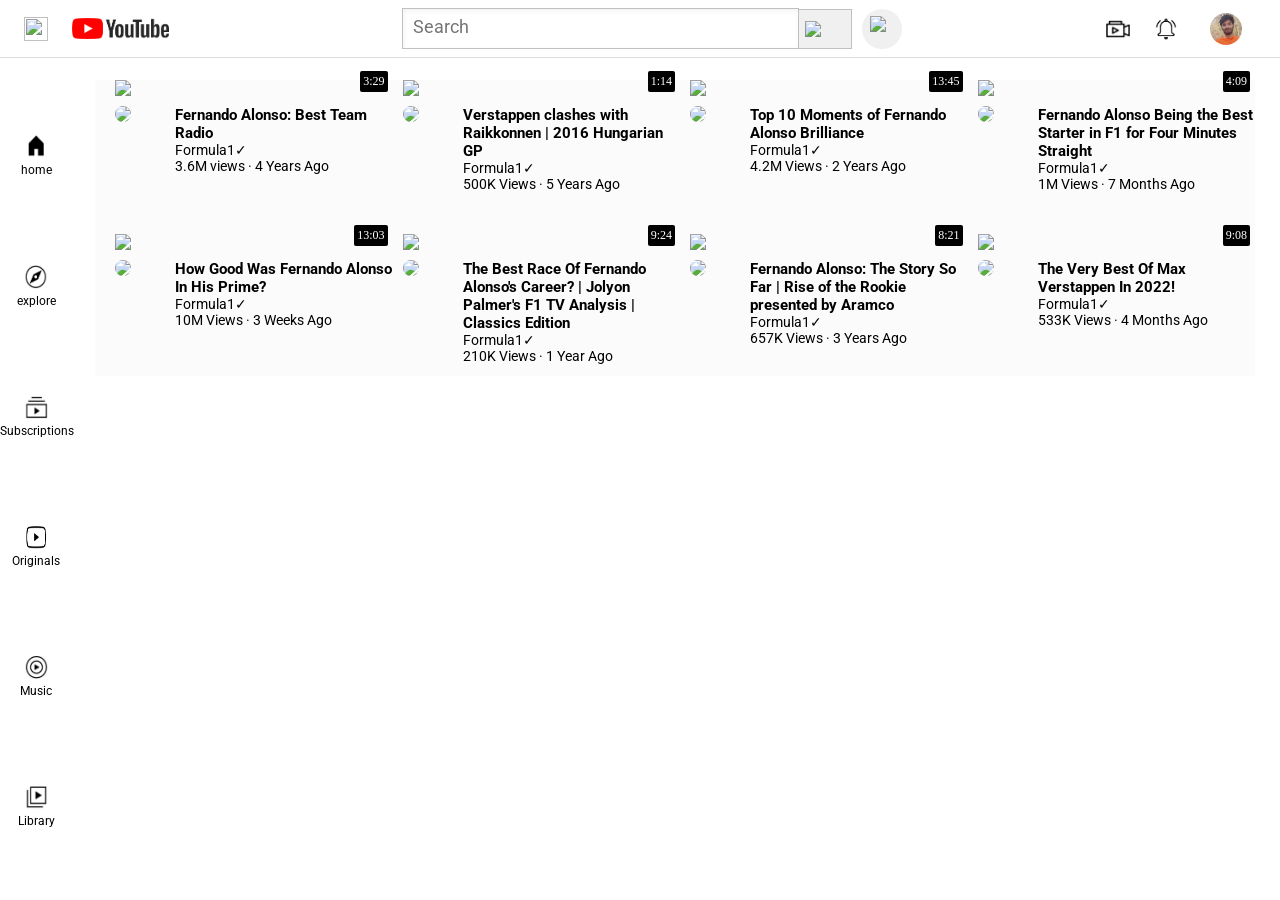
==== index.html @ cceec357 "index" ====
<!DOCTYPE html>
<html>
    <head>
        <title>
            Youtube Clone
        </title>
        <link rel="stylesheet" href="styles/thumbnails.css">
        <link rel="stylesheet" href="styles/header.css">
        <link rel="stylesheet" href="styles/gen.css">
        <link rel="stylesheet" href="styles/sidebar.css">
        <link rel="preconnect" href="https://fonts.googleapis.com">
<link rel="preconnect" href="https://fonts.gstatic.com" crossorigin>
<link href="https://fonts.googleapis.com/css2?family=Roboto:ital,wght@0,400;0,500;0,700;1,400&display=swap" rel="stylesheet">
    </head>
    <body>
        <div class="header">
            
            <div class="left">
                <img class="ham" src="	https://www.supersimple.dev/public/img/exercises/youtube/icons/hamburger-menu.svg">
                <img class="ytlogo" src="images/yt logo.png">
                
            </div>
            <div class="middle">
                <input class="searchbar" type="text" placeholder="Search">
                <button class="search-button">
                    <img style="display: flex;" class="search" src="https://www.supersimple.dev/public/img/exercises/youtube/icons/search.svg" >
                </button>
                <button class="voice" style="display: flex;">
                    <img class="voiceimg" src="https://www.supersimple.dev/public/img/exercises/youtube/icons/voice-search-icon.svg
                    ">
                </button> 
            </div>
            <div class="right">                
                </button>
                <button class="style">
                    <img class="styleimg" src="images/create.png">
                </button>
                <button class="notification">
                    <img class="notificationimg" src="images/notif.png">
                </button>
                <button class="profile">
                    <img class="profileimg" src="images/unnamed.jpg">
                
                
            </div>
        </div> 
        <div class="sidebar">            
                <button class="buttons">
                    <div class="sidebardiv">
                    <img src="images/home.png">
                <div class="home">
                    home
                </div>
            </div>
                </button>           
                <button class="buttons">
                <div class="sidebardiv">
                <img src="images/explore.png">
                <div class="explore">
                    explore
                </div>
            </div>
                </button>
            
            
                <button class="buttons">
                    <div class="sidebardiv">
                <img src="images/sub.png">
                <div class="sub"style="
                margin-left:2px;
                ">
                    Subscriptions
                </div>
            </div>
                </button>
            
            
                <button class="buttons">
                    <div class="sidebardiv">
                <img src="images/originals.png">
                <div class="orig">
                    Originals
                </div>
            </div>
                </button>
            
            
                <button class="buttons">
                    <div class="sidebardiv">
                <img src="images/ytm.png">
                <div class="ytm">
                    Music
                </div>
            </div>
                </button>
            
            
                <button class="buttons">
                    <div class="sidebardiv">
                <img src="images/lib.png">
                <div class="lib" >
                    Library
                </div>
            </div>
                </button>
            
        </div>    
        
        <div class="mastergrid">        
        <div class="div-yukivsmag">
            <div class="vid-thumbnail">
                <img class="yuki"src="https://i.ytimg.com/vi/7hyNoSz-UvM/hq720.jpg?sqp=-…AFwAcABBg==&rs=AOn4CLCR0ZiNTDsTUAmMOmmELdEG_XIrmg
                ">
                <div class="duration">
                    3:29
                </div>
            </div>
            <div class="div-videoinfo">            
            <div class="div-profilepic">
                    <img class="profilepic" src="https://www.formula1.com/content/dam/fom-website/manual/Trademarks/f1-red-800px.png">
            </div>  
            <div class="videotextinfo">
                <a class="title" href="https://youtu.be/7hyNoSz-UvM" target="_blank">
                    Fernando Alonso: Best Team Radio
                </a>
                    <p class="channel">
                        Formula1&#10003;
                    </p>
                    <p class="views">
                        3.6M views &#183; 4 Years Ago
                    </p>
            </div>
        </div>           
        </div>
        <div class="div-maxvsrai">
            <div class="vid-thumbnail">
                 <img class="maxvsrai" src="https://i.ytimg.com/vi/FGaCcTzpgD0/hq720.jpg?sqp=-…AFwAcABBg==&rs=AOn4CLA78k2OVXuI2Ys7VKKc6meLrDEu6A">
                 <div class="duration">
                    1:14
                </div>
            </div>
            <div class="div-videoinfo">
            <div class="div-profilepic">
                    <img class="profilepic" src="https://www.formula1.com/content/dam/fom-website/manual/Trademarks/f1-red-800px.png">
            </div>  
            <div class="videotextinfo">
                <a class="title" href="https://youtu.be/FGaCcTzpgD0" target="_blank">
                    Verstappen clashes with Raikkonnen | 2016 Hungarian GP
                </a>
                <p class="channel">
                    Formula1&#10003;
                </p>
                <p class="views">
                    500K Views &#183; 5 Years Ago
                </p>
            </div>
        </div>
        </div>
        <div class="div-top10alo">
            <div class="vid-thumbnail">
                <img class="top10alo" src="	https://i.ytimg.com/vi/gcx1bcSfPlw/hq720.jpg?sqp=-…AFwAcABBg==&rs=AOn4CLBeP5fo-spcls7YbCyP2f2q-D4Jrw">
                <div class="duration">
                    13:45
                </div>
            </div>
            <div class="div-videoinfo">
            <div class="div-profilepic">
                    <img class="profilepic" src="https://www.formula1.com/content/dam/fom-website/manual/Trademarks/f1-red-800px.png">
            </div>  
            <div class="videotextinfo">
                <a class="title" href="https://www.youtube.com/watch?v=gcx1bcSfPlw" target="_blank">
                    Top 10 Moments of Fernando Alonso Brilliance
                </a>
                <p class="channel">
                    Formula1&#10003;
                </p>
                <p class="views">
                    4.2M Views &#183; 2 Years Ago
                </p>
            </div>
        </div>
        </div>
        <div class="div-alomatched">
            <div class="vid-thumbnail">
                <img class="alomatched" src="https://i.ytimg.com/vi/FWpUy41CRR0/hq720.jpg?sqp=-…AFwAcABBg==&rs=AOn4CLAnVCQKU7V98YZKcbePLDycXN5ZYg">
                <div class="duration">
                    4:09
                </div>
            </div>
            <div class="div-videoinfo">
            <div class="div-profilepic">
                    <img class="profilepic" src="https://www.formula1.com/content/dam/fom-website/manual/Trademarks/f1-red-800px.png">
            </div>  
            <div class="videotextinfo">
                <a class="title" href="https://youtu.be/FWpUy41CRR0" target="_blank">
                    Fernando Alonso Being the Best Starter in F1 for Four Minutes Straight
                </a>
                <p class="channel">
                    Formula1&#10003;
                </p>
                <p class="views">
                    1M Views &#183; 7 Months Ago
                </p>
            </div>
        </div>
        </div>
        <div class="div-alonsoprime">
            <div class="vid-thumbnail">
                <img class="aloprimeimg"src="https://i.ytimg.com/vi/T_sbSteY-yQ/hq720.jpg?sqp=-…AFwAcABBg==&rs=AOn4CLC3ebr1B8Nn4niAJPzCn1TxKiLbHQ">
                <div class="duration">
                    13:03
                </div>
            </div>
            <div class="div-videoinfo">            
            <div class="div-profilepic">
                    <img class="profilepic" src="https://www.formula1.com/content/dam/fom-website/manual/Trademarks/f1-red-800px.png">
            </div>  
            <div class="videotextinfo">
                <a class="title" href="https://youtu.be/T_sbSteY-yQ" target="_blank">
                        How Good Was Fernando Alonso In His Prime?
                </a>
                    <p class="channel">
                        Formula1&#10003;
                    </p>
                    <p class="views">
                        10M Views &#183; 3 Weeks Ago
                    </p>
            </div>
        </div>           
        </div>
        <div class="div-alobest">
            <div class="vid-thumbnail">
                 <img class="alobest" src="	https://i.ytimg.com/vi/Ec00evPufMI/hq720.jpg?sqp=-…AFwAcABBg==&rs=AOn4CLBisuffDDNLDXu7TGVcUFFhp4zl5A">
                 <div class="duration">
                    9:24
                </div>
            </div>
            <div class="div-videoinfo">
            <div class="div-profilepic">
                    <img class="profilepic" src="https://www.formula1.com/content/dam/fom-website/manual/Trademarks/f1-red-800px.png">
            </div>  
            <div class="videotextinfo">
                <a class="title" href="https://youtu.be/Ec00evPufMI" target="_blank">
                    The Best Race Of Fernando Alonso's Career? | Jolyon Palmer's F1 TV Analysis | Classics Edition
                </a>
                <p class="channel">
                    Formula1&#10003;
                </p>
                <p class="views">
                    210K Views &#183; 1 Year Ago
                </p>
            </div>
        </div>
        </div>
        <div class="div-alorise">
            <div class="vid-thumbnail">
                <img class="alorise" src="https://i.ytimg.com/vi/4PepKLiBvx4/hq720.jpg?sqp=-…AFwAcABBg==&rs=AOn4CLCpBXHeGfgJsocL2syVKoESrDi1fQ">
                <div class="duration">
                    8:21
                </div>
            </div>
            <div class="div-videoinfo">
            <div class="div-profilepic">
                    <img class="profilepic" src="https://www.formula1.com/content/dam/fom-website/manual/Trademarks/f1-red-800px.png">
            </div>  
            <div class="videotextinfo">
                <a class="title" href="https://youtu.be/4PepKLiBvx4" target="_blank">
                    Fernando Alonso: The Story So Far | Rise of the Rookie presented by Aramco
                </a>
                <p class="channel">
                    Formula1&#10003;
                </p>
                <p class="views">
                    657K Views &#183; 3 Years Ago
                </p>
            </div>
        </div>
        </div>
        <div class="div-max22">
            <div class="vid-thumbnail">
                <img class="max22" src="https://i.ytimg.com/vi/20Ax8Tr6jk4/hq720.jpg?sqp=-…AFwAcABBg==&rs=AOn4CLBA9nNKDIlo8Y2W6xsyJQTIQpQsiA">
                <div class="duration">
                    9:08
                </div>
            </div>
            <div class="div-videoinfo">
            <div class="div-profilepic">
                    <img class="profilepic" src="https://www.formula1.com/content/dam/fom-website/manual/Trademarks/f1-red-800px.png">
            </div>  
            <div class="videotextinfo">
                <a class="title" href="https://youtu.be/20Ax8Tr6jk4" target="_blank">
                
                    The Very Best Of Max Verstappen In 2022!
                </a>
                <p class="channel">
                    Formula1&#10003;
                </p>
                <p class="views">
                    533K Views &#183; 4 Months Ago
                </p>
            </div>
        </div>
        </div>
        
    </div>
    </body>
</html>
---- styles/thumbnails.css ----
.mastergrid{
    display:grid;
    grid-template-columns: 1fr 1fr 1fr;
    column-gap:10px;
    row-gap: 30px;
    padding-left: 20px;
    margin-left: 0px;
    background-color: rgb(251, 251, 251);
    
}
@media (max-width: 750px) {
    .mastergrid {
      grid-template-columns: 1fr 1fr;
    }
  }
  
  @media (min-width: 751px) and (max-width: 999px) {
    .mastergrid {
      grid-template-columns: 1fr 1fr 1fr;
    }
  }
  
  @media (min-width: 1000px) {
    .mastergrid {
      grid-template-columns: 1fr 1fr 1fr 1fr;
    }
  }

.yuki,.maxvsrai,.top10alo,.alomatched,.aloprimeimg,.alobest,.alorise,.max22{
    width:100%;   
}
.div-videoinfo{
    display: grid;
    grid-template-columns: 50px 1fr;
    column-gap: 10px;
}

.vid-thumbnail{
    margin-bottom:6px;
    position: relative
}
.duration{
    background-color: black;
    color: white;
    position:absolute;
    bottom: 8px;
    right:5px;
    
    font-size: 12px;
    padding: 3px;
    border-radius: 2px;
}
.profilepic{
    border-radius: 50px;    
    width:100%;    
    vertical-align: top;    
}
.title{
    font-size: 15px;
    text-decoration: none;    
    color: black;
    font-weight: bold;    
    margin-top: 0px;
    margin-bottom: 2px; 
    font-family: Roboto;  
}
.channel{    
    font-size: 14px;
    
    margin-top: 0px;    
    margin-left: 0px;
    margin-bottom: 0px;
}
.views{
    margin-left: 0px;
    font-size: 14px;
    margin-top: 0px;  
      
    margin-bottom: 12px;
}
---- styles/header.css ----
.header{
    /* height: 55px;
    display: flex;
    flex-direction: row;
    justify-content: space-between;
    position: fixed;
    top: 0;
    left: 0;
    right: 0;
    background-color: white;
    border-bottom-width:1px;
    border-bottom-color: rgb(240,240,240);
    border-style: solid; */
    display: flex;
    height: 57px;
    border-bottom: 1px solid #dedede;
    border-bottom-width: 1px;
    border-bottom-style: solid;
    border-bottom-color: rgb(222, 222, 222);
    margin-bottom: 20px;
    justify-content: space-between;
    align-items: center;
    position: fixed;
    top: 0;
    left: 0;
    right: 0;
    background-color: white;
    z-index: 100;

}

.left{
    
    display: flex;    
    align-items: center;
}
.ham{
    height: 24px;
    width: 24px;
    margin-left: 24px;
    margin-right: 24px;
}
.ytlogo{
    width: 97px;
}
.middle{
    display: flex;
    margin-left: 70px;
    margin-right: 35px;    
    flex: 1;
    max-width: 500px;
    align-items: center;
}
.search{
    align-items: center;
}
.search-button{
    width: 54px;
    height: 40px;
    background-color: rgb(240,240,240);
    border-color: rgb(192, 192, 192);     
    border-width: 1px;
    border-style: solid;
    margin-left: -1px;
    margin-right: 10px;
    
}
.voice{
    display: flex;
    height: 40px;
    width: 40px;
    align-items: center;
    border: none;
    border-radius: 20px;
    background-color: rgb(240,240,240);
}
.voiceimg{
    height:25px;
    margin-left: 1.5px;
}
.right{
    display: flex;
    align-items: center;
    width: 156px;
    height: 40px;
    justify-content: space-between;
    margin-right: 24px;
    
    
}
.style{
    display: flex;
    background-color: white;
    border: none;
}
.styleimg{
    width: 24px;
    height: 24px;
}
.notification{
    display: flex;
    background-color: white;
    border: none;
}
.notificationimg{
    width: 24px;
    height: 24px;
}
.profile{
    height: 34px;
    width: 60px;
    border: none;
    background-color: white;
    
}
.profileimg{
    height: 32px;
    width: 32px;
    border-radius: 16px;
}


.searchbar{ 
    
    flex: 1;
    height: 37px;
    padding-left: 10px;
    border-width: 1px;
    border-color: rgb(192, 192, 192);    
    border-style: solid;
    box-shadow: inset 1px 2px 5px rgba(0,0,0,0.05);
}
.searchbar::placeholder{
    font-family: Roboto,arial;
    font-size: 18px;
    padding-left: 0px;   
    align-items: center;
    }
---- styles/gen.css ----
body{
    margin: 0;
    padding-top: 80px;
    padding-left: 95px;
    padding-right: 25px;
}
p,a{
    font-family: "Roboto","Arial";
}
---- styles/sidebar.css ----
.sidebar{
    position: fixed;
    left: 0;
    width: 72px;
    bottom: 0;
    top:57.8px;  
    background-color: white;
    display: flex;   
    flex-direction: column; 
    z-index: 200;
    padding-top: 5px;    
    justify-content: space-evenly;
    
    
}

.sidebardiv{
    display: flex;    
    flex-direction: column;
    height: 74px;
    width: 72px;
    justify-content: center;
    align-items: center;
    font-family: Roboto;
    font-size: 12px;
}
.sidebardiv img{
    width: 24px;
    height: 24px;
    margin-bottom: 5px;
}
.buttons{
background-color: white;
border: none;
padding: 0px;
}
.buttons:hover{
    cursor: pointer;
    background-color: rgb(235,235,235);
}
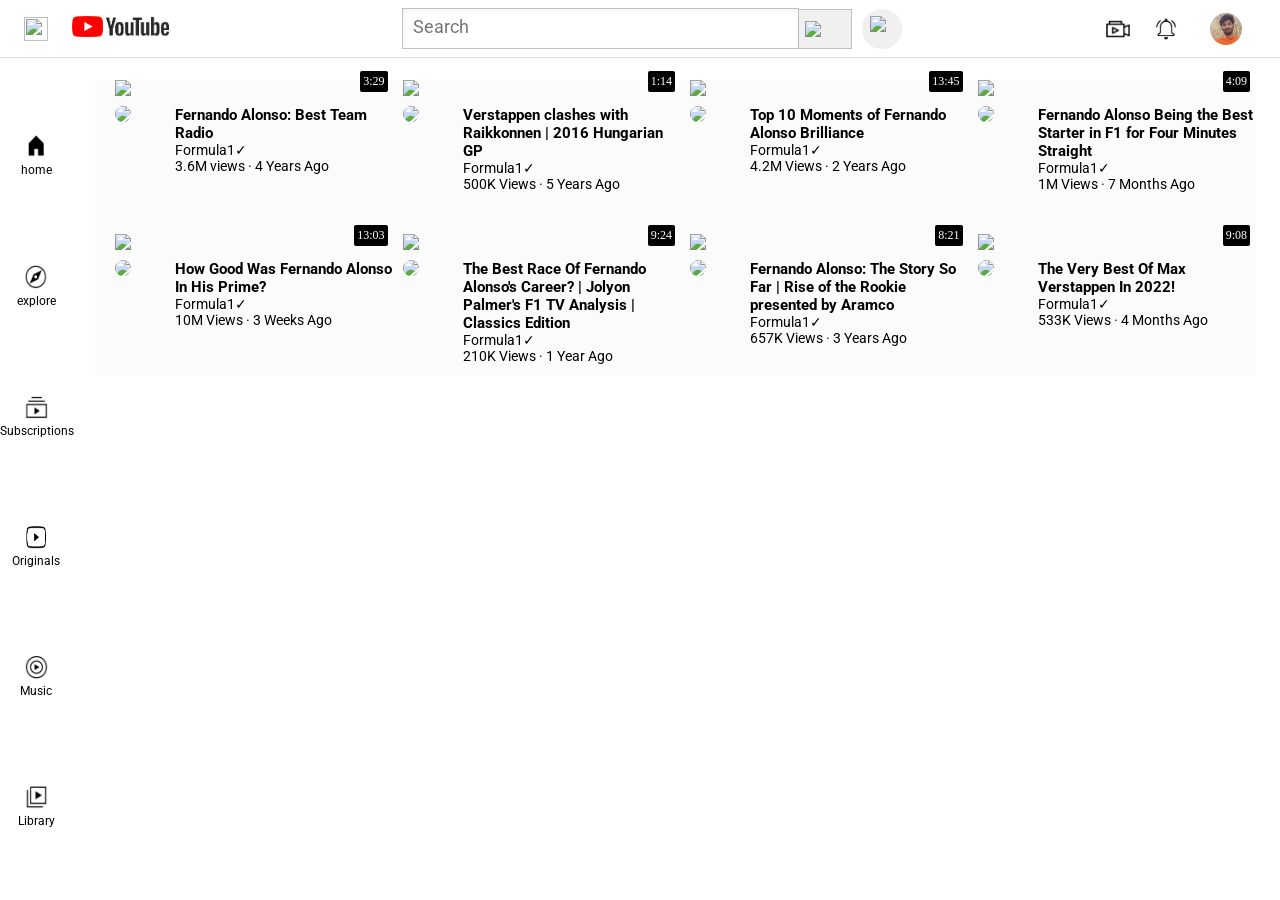
==== commit b21fce95: "Update index.html" ====
--- a/index.html
+++ b/index.html
@@ -17,8 +17,9 @@
             
             <div class="left">
                 <img class="ham" src="	https://www.supersimple.dev/public/img/exercises/youtube/icons/hamburger-menu.svg">
+                <a href="https://www.youtube.com/">
                 <img class="ytlogo" src="images/yt logo.png">
-                
+                </a>
             </div>
             <div class="middle">
                 <input class="searchbar" type="text" placeholder="Search">
@@ -304,4 +305,4 @@
         
     </div>
     </body>
-</html>+</html>
